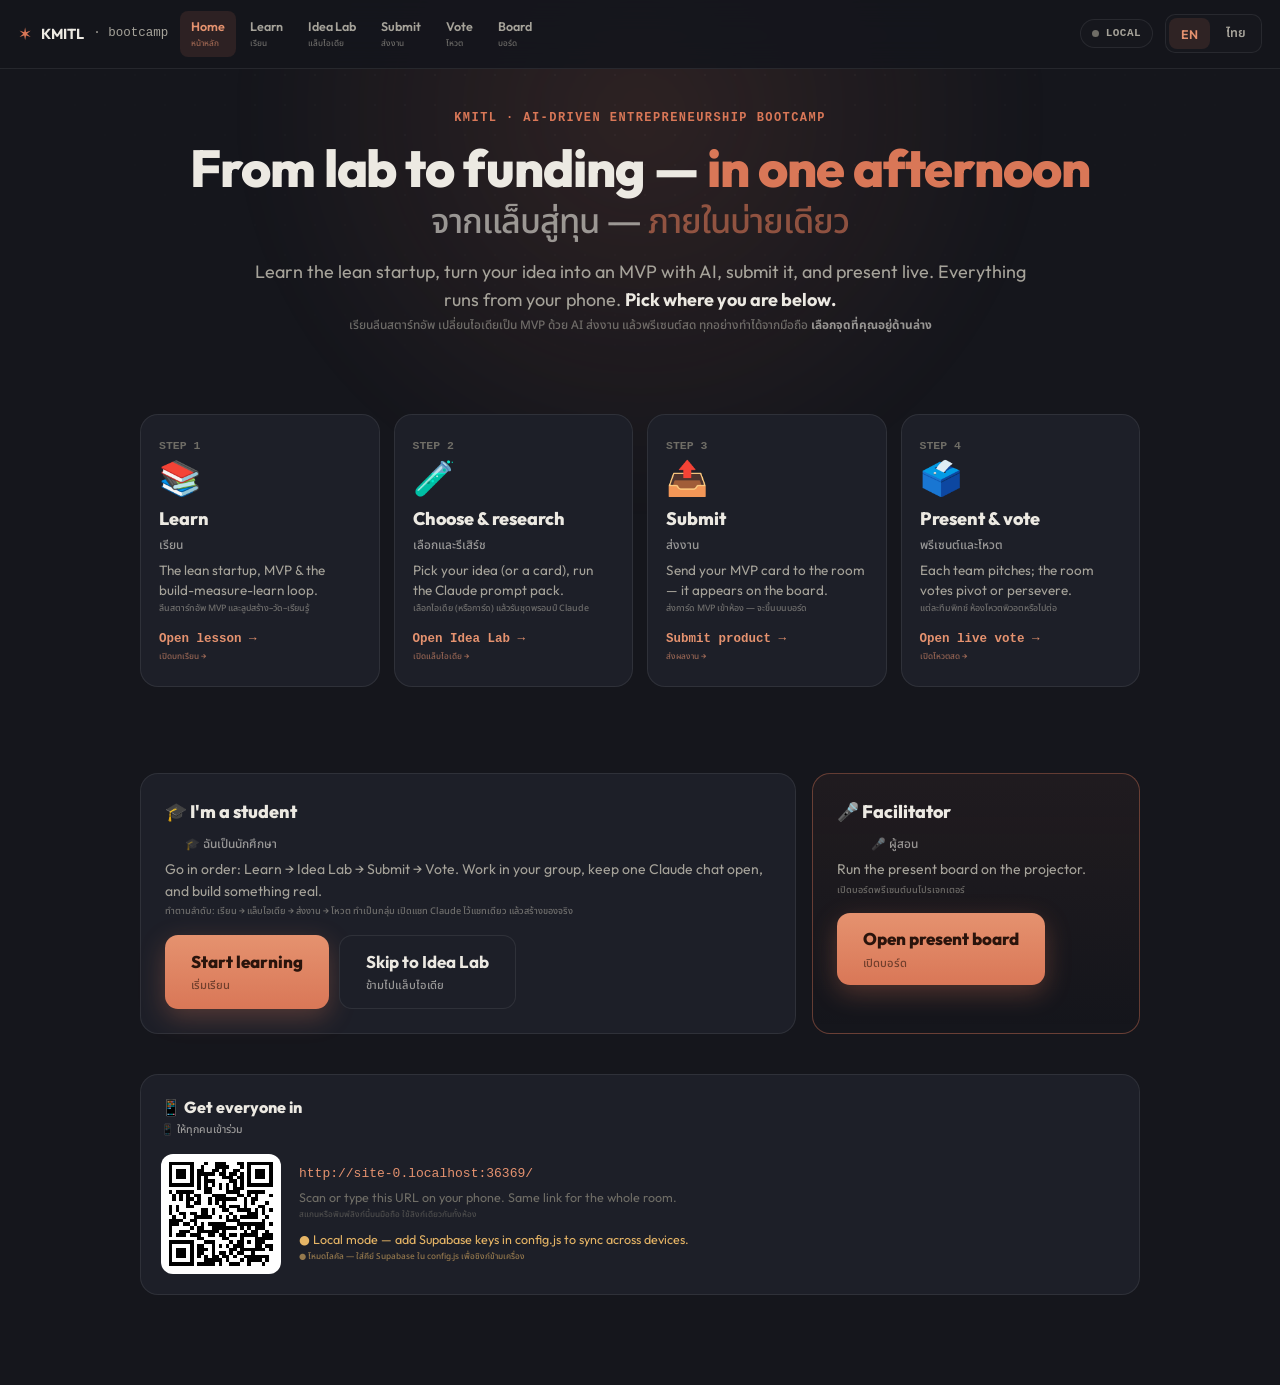
==== index.html @ e9c0a1f2 "KMITL bootcamp: live interactive workshop site Learn → Idea Lab → Submit → Present & Vote, unified o" ====
<!DOCTYPE html>
<html lang="en">
<head>
<meta charset="UTF-8" />
<meta name="viewport" content="width=device-width, initial-scale=1.0, viewport-fit=cover" />
<title>KMITL Bootcamp · AI-Driven Entrepreneurship</title>
<meta name="description" content="From lab to funding — learn the lean startup, build an MVP with AI, submit your product, present live." />
<meta name="theme-color" content="#15161c" />
<link rel="stylesheet" href="style.css" />
<style>
  .hero{padding-top:54px;text-align:center}
  .hero .lede{margin-left:auto;margin-right:auto}
  /* linear flow */
  .flow{margin:40px auto 0;display:grid;grid-template-columns:repeat(4,1fr);gap:14px;max-width:1000px}
  @media(max-width:820px){.flow{grid-template-columns:1fr 1fr}}
  @media(max-width:460px){.flow{grid-template-columns:1fr}}
  .step{position:relative;border:1px solid var(--line);background:var(--panel);border-radius:var(--r);padding:22px 18px;text-align:left;text-decoration:none;display:flex;flex-direction:column;gap:6px;transition:border-color .15s,transform .15s}
  .step:hover{border-color:var(--line2);transform:translateY(-3px)}
  .step .sn{font-family:var(--mono);font-size:11.5px;font-weight:700;color:var(--text3)}
  .step .si{font-size:34px;line-height:1}
  .step .st{font-weight:800;font-size:18px;margin-top:4px}
  .step .sd{font-size:13.5px;color:var(--text2);line-height:1.5}
  .step .go{margin-top:8px;font-size:12.5px;font-weight:700;color:var(--clay2);font-family:var(--mono)}
  .arrowdot{display:none}
  /* roles */
  .roles{margin:46px auto 0;display:grid;grid-template-columns:2fr 1fr;gap:16px;max-width:1000px}
  @media(max-width:760px){.roles{grid-template-columns:1fr}}
  .rolecard{border:1px solid var(--line);background:var(--panel);border-radius:var(--r);padding:24px}
  .rolecard h3{font-size:18px;font-weight:800;display:flex;align-items:center;gap:9px}
  .rolecard.fac{border-color:var(--line2);background:linear-gradient(180deg,rgba(217,119,87,.06),transparent)}
  .rolecard .rl{margin-top:6px;font-size:14px;color:var(--text2)}
  .rolecard .btns{margin-top:16px;display:flex;gap:10px;flex-wrap:wrap}
  /* qr */
  .qrwrap{display:flex;gap:18px;align-items:center;margin-top:16px;flex-wrap:wrap}
  #qr{width:120px;height:120px;background:#fff;border-radius:12px;padding:8px;flex:0 0 auto;display:flex;align-items:center;justify-content:center}
  #qr img,#qr canvas{width:100%;height:100%}
  .qrurl{font-family:var(--mono);font-size:13px;color:var(--clay2);word-break:break-all}
  .qrhint{font-size:12.5px;color:var(--text3);margin-top:4px}
</style>
</head>
<body data-lang="en" data-page="home">
<div class="bg"><div class="bg-glow"></div><div class="bg-dots"></div></div>

<main class="page">
  <section class="hero">
    <div class="kicker pop">KMITL · AI-Driven Entrepreneurship Bootcamp</div>
    <h1 class="big pop bi">
      <span class="en">From lab to funding — <span class="em">in one afternoon</span></span>
      <span class="th">จากแล็บสู่ทุน — <span class="em">ภายในบ่ายเดียว</span></span>
    </h1>
    <p class="lede pop bi">
      <span class="en">Learn the lean startup, turn your idea into an MVP with AI, submit it, and present live. Everything runs from your phone. <b>Pick where you are below.</b></span>
      <span class="th">เรียนลีนสตาร์ทอัพ เปลี่ยนไอเดียเป็น MVP ด้วย AI ส่งงาน แล้วพรีเซนต์สด ทุกอย่างทำได้จากมือถือ <b>เลือกจุดที่คุณอยู่ด้านล่าง</b></span>
    </p>
  </section>

  <section>
    <div class="flow">
      <a class="step pop" href="learn.html">
        <div class="sn">STEP 1</div><div class="si">📚</div>
        <div class="st bi inl"><span class="en">Learn</span><span class="th">เรียน</span></div>
        <div class="sd bi"><span class="en">The lean startup, MVP &amp; the build-measure-learn loop.</span><span class="th">ลีนสตาร์ทอัพ MVP และลูปสร้าง–วัด–เรียนรู้</span></div>
        <div class="go bi inl"><span class="en">Open lesson →</span><span class="th">เปิดบทเรียน →</span></div>
      </a>
      <a class="step pop" href="lab.html">
        <div class="sn">STEP 2</div><div class="si">🧪</div>
        <div class="st bi inl"><span class="en">Choose &amp; research</span><span class="th">เลือกและรีเสิร์ช</span></div>
        <div class="sd bi"><span class="en">Pick your idea (or a card), run the Claude prompt pack.</span><span class="th">เลือกไอเดีย (หรือการ์ด) แล้วรันชุดพรอมป์ Claude</span></div>
        <div class="go bi inl"><span class="en">Open Idea Lab →</span><span class="th">เปิดแล็บไอเดีย →</span></div>
      </a>
      <a class="step pop" href="submit.html">
        <div class="sn">STEP 3</div><div class="si">📤</div>
        <div class="st bi inl"><span class="en">Submit</span><span class="th">ส่งงาน</span></div>
        <div class="sd bi"><span class="en">Send your MVP card to the room — it appears on the board.</span><span class="th">ส่งการ์ด MVP เข้าห้อง — จะขึ้นบนบอร์ด</span></div>
        <div class="go bi inl"><span class="en">Submit product →</span><span class="th">ส่งผลงาน →</span></div>
      </a>
      <a class="step pop" href="vote.html">
        <div class="sn">STEP 4</div><div class="si">🗳️</div>
        <div class="st bi inl"><span class="en">Present &amp; vote</span><span class="th">พรีเซนต์และโหวต</span></div>
        <div class="sd bi"><span class="en">Each team pitches; the room votes pivot or persevere.</span><span class="th">แต่ละทีมพิทช์ ห้องโหวตพิวอตหรือไปต่อ</span></div>
        <div class="go bi inl"><span class="en">Open live vote →</span><span class="th">เปิดโหวตสด →</span></div>
      </a>
    </div>
  </section>

  <section>
    <div class="roles">
      <div class="rolecard pop">
        <h3 class="bi inl"><span class="en">🎓 I'm a student</span><span class="th">🎓 ฉันเป็นนักศึกษา</span></h3>
        <p class="rl bi"><span class="en">Go in order: Learn → Idea Lab → Submit → Vote. Work in your group, keep one Claude chat open, and build something real.</span><span class="th">ทำตามลำดับ: เรียน → แล็บไอเดีย → ส่งงาน → โหวต ทำเป็นกลุ่ม เปิดแชท Claude ไว้แชทเดียว แล้วสร้างของจริง</span></p>
        <div class="btns">
          <a class="btn" href="learn.html"><span class="bi inl"><span class="en">Start learning</span><span class="th">เริ่มเรียน</span></span></a>
          <a class="btn ghost" href="lab.html"><span class="bi inl"><span class="en">Skip to Idea Lab</span><span class="th">ข้ามไปแล็บไอเดีย</span></span></a>
        </div>
      </div>
      <div class="rolecard fac pop">
        <h3 class="bi inl"><span class="en">🎤 Facilitator</span><span class="th">🎤 ผู้สอน</span></h3>
        <p class="rl bi"><span class="en">Run the present board on the projector.</span><span class="th">เปิดบอร์ดพรีเซนต์บนโปรเจกเตอร์</span></p>
        <div class="btns">
          <a class="btn" href="board.html"><span class="bi inl"><span class="en">Open present board</span><span class="th">เปิดบอร์ด</span></span></a>
        </div>
      </div>
    </div>
  </section>

  <section>
    <div class="card pop">
      <h3 style="font-size:16px;font-weight:800" class="bi inl"><span class="en">📱 Get everyone in</span><span class="th">📱 ให้ทุกคนเข้าร่วม</span></h3>
      <div class="qrwrap">
        <div id="qr"></div>
        <div>
          <div class="qrurl" id="qrurl">—</div>
          <div class="qrhint bi"><span class="en">Scan or type this URL on your phone. Same link for the whole room.</span><span class="th">สแกนหรือพิมพ์ลิงก์นี้บนมือถือ ใช้ลิงก์เดียวกันทั้งห้อง</span></div>
          <div id="modeNote" class="qrhint" style="margin-top:8px"></div>
        </div>
      </div>
    </div>
  </section>
</main>

<script src="config.js"></script>
<script src="db.js"></script>
<script src="common.js"></script>
<script src="qrcode.min.js"></script>
<script>
(function(){
  var url = location.href.replace(/index\.html.*$/,"").replace(/[?#].*$/,"");
  document.getElementById('qrurl').textContent = url;
  try{
    if(window.QRCode){ new QRCode(document.getElementById('qr'),{text:url,width:104,height:104,correctLevel:QRCode.CorrectLevel.M}); }
    else { document.getElementById('qr').innerHTML='<span style="color:#15161c;font-size:11px;text-align:center;padding:6px">QR offline — use URL →</span>'; }
  }catch(e){ document.getElementById('qr').innerHTML='<span style="color:#15161c;font-size:11px;padding:6px">use URL →</span>'; }
  var note=document.getElementById('modeNote');
  if((window.DB.mode||'').indexOf('live')===0){ note.innerHTML=KX.bi('● Live mode — submissions &amp; votes sync across phones.','● โหมดสด — งานและโหวตซิงก์ข้ามมือถือ'); note.style.color='var(--green)'; }
  else{ note.innerHTML=KX.bi('● Local mode — add Supabase keys in config.js to sync across devices.','● โหมดโลคัล — ใส่คีย์ Supabase ใน config.js เพื่อซิงก์ข้ามเครื่อง'); note.style.color='var(--amber)'; }
})();
</script>
</body>
</html>
---- style.css ----
/* ──────────────────────────────────────────────────────────────
   Shared design system — same clay/dark DNA as the lesson & lab.
   Used by hub / submit / vote / board. Lesson & lab keep their
   own inline styles; only their top-nav is unified via .xnav.
   ────────────────────────────────────────────────────────────── */
@import url('https://fonts.googleapis.com/css2?family=Outfit:wght@300;400;500;600;700;800&family=Noto+Sans+Thai:wght@400;500;700;800&display=swap');

:root{
  --bg:#15161c;--bg2:#191b22;--panel:#1d1f28;--panel-soft:#21242e;--panel2:#16171d;
  --line:rgba(255,255,255,0.08);--line2:rgba(217,119,87,0.4);
  --clay:#D97757;--clay2:#E5926F;--clay-dim:rgba(217,119,87,0.13);
  --blue:#7BA9F2;--green:#7FCFA0;--green-dim:rgba(127,207,160,.13);
  --amber:#E6B566;--rose:#E58A8A;--rose-dim:rgba(229,138,138,.13);--purple:#B79CF0;
  --text:#ECE9E2;--text2:#A6A39A;--text3:#6f6d66;
  --mono:ui-monospace,'SF Mono',SFMono-Regular,Menlo,Consolas,monospace;
  --sans:'Outfit',-apple-system,system-ui,sans-serif;
  --thai:'Noto Sans Thai','Sukhumvit Set','Thonburi',var(--sans);
  --r:18px;
}
*,*::before,*::after{margin:0;padding:0;box-sizing:border-box}
html{scroll-behavior:smooth}
body{background:var(--bg);color:var(--text);font-family:var(--sans);font-size:16px;line-height:1.55;-webkit-font-smoothing:antialiased;min-height:100dvh}
::selection{background:rgba(217,119,87,0.28)}
.th{font-family:var(--thai)}
a{color:inherit}

/* background glow + dots */
.bg{position:fixed;inset:0;z-index:0;pointer-events:none;overflow:hidden}
.bg-dots{position:absolute;inset:0;background-image:radial-gradient(rgba(255,255,255,0.05) 1px,transparent 1px);background-size:30px 30px;mask-image:radial-gradient(ellipse 80% 60% at 50% 0%,#000 20%,transparent 75%);opacity:.55}
.bg-glow{position:absolute;width:80vw;height:60vw;left:50%;top:-30%;transform:translateX(-50%);background:radial-gradient(circle,rgba(217,119,87,.13),transparent 62%);filter:blur(24px)}

/* bilingual */
.bi{display:flex;flex-direction:column;gap:.14em}
.bi.inl{display:inline-flex}
body[data-lang="en"] .bi .th{font-size:.66em;opacity:.6;font-weight:500}
body[data-lang="th"] .bi{flex-direction:column-reverse}
body[data-lang="th"] .bi .en{font-size:.66em;opacity:.6;font-weight:500}

/* unified top chrome */
header.xtop{position:sticky;top:0;z-index:50;display:flex;align-items:center;gap:12px;padding:11px 18px;border-bottom:1px solid var(--line);background:rgba(21,22,28,.9);backdrop-filter:blur(14px)}
.brand{display:flex;align-items:center;gap:9px;font-weight:700;font-size:14.5px;color:var(--text);text-decoration:none;white-space:nowrap}
.brand .star{color:var(--clay);font-size:17px}
.brand .who{color:var(--text2);font-weight:500;font-size:12.5px;font-family:var(--mono)}
.xnav{display:flex;gap:3px;flex-wrap:wrap}
.xnav a{font-size:12.5px;color:var(--text2);text-decoration:none;padding:6px 11px;border-radius:8px;font-weight:600;white-space:nowrap}
.xnav a:hover{background:var(--panel-soft);color:var(--text)}
.xnav a.on{background:var(--clay-dim);color:var(--clay2)}
@media(max-width:720px){.xnav a{padding:6px 9px;font-size:12px}}
.spacer{flex:1}
.lang-toggle{display:inline-flex;gap:4px;background:var(--panel2);border:1px solid var(--line);border-radius:10px;padding:3px}
.lt{cursor:pointer;border:none;background:transparent;color:var(--text2);font-size:12.5px;font-weight:600;padding:6px 12px;border-radius:8px;font-family:inherit}
.lt.active{background:var(--clay-dim);color:var(--clay2)}
.lt .thai{font-family:var(--thai)}

/* layout */
main.page{position:relative;z-index:5;max-width:1080px;margin:0 auto;padding:0 clamp(16px,4vw,40px) 90px}
main.page section{padding-top:40px}
.kicker{font-size:12px;font-weight:700;color:var(--clay);font-family:var(--mono);letter-spacing:.12em;text-transform:uppercase;margin-bottom:12px}
h1.big{font-size:clamp(30px,5vw,52px);font-weight:800;letter-spacing:-.02em;line-height:1.1}
h1.big .em{color:var(--clay)}
h2.mid{font-size:clamp(23px,3.4vw,36px);font-weight:800;letter-spacing:-.02em;line-height:1.15}
h2.mid .em{color:var(--clay)}
.lede{margin-top:16px;max-width:66ch;color:var(--text2);font-size:clamp(15px,1.7vw,18px)}
.lede b{color:var(--text)}

/* buttons */
.btn{position:relative;display:inline-flex;align-items:center;justify-content:center;gap:9px;cursor:pointer;background:linear-gradient(180deg,var(--clay2),var(--clay));border:none;color:#2a140c;font-size:clamp(15px,1.7vw,17px);font-weight:800;padding:13px 26px;border-radius:13px;transition:transform .14s,box-shadow .2s;font-family:inherit;box-shadow:0 8px 26px rgba(217,119,87,.30);text-decoration:none}
.btn:hover{transform:translateY(-1px);box-shadow:0 12px 34px rgba(217,119,87,.44)}
.btn:active{transform:scale(.97)}
.btn.ghost{background:var(--panel);color:var(--text);border:1px solid var(--line);box-shadow:none;font-weight:700}
.btn.ghost:hover{border-color:var(--line2);box-shadow:none}
.btn.sm{padding:9px 16px;font-size:13.5px;border-radius:10px}
.btn[disabled]{opacity:.5;pointer-events:none}

/* form fields */
.field{margin-bottom:14px}
.field>label{display:block;font-size:13px;font-weight:700;color:var(--text);margin-bottom:6px}
.field>label .hintlbl{font-size:11.5px;color:var(--text3);font-weight:500}
.field>label .th{font-weight:500;color:var(--text2)}
input.in,textarea.in,select.in{width:100%;background:var(--panel2);border:1px solid var(--line);border-radius:12px;color:var(--text);font-family:inherit;font-size:15px;padding:12px 14px;outline:none;transition:border-color .15s}
textarea.in{resize:vertical;min-height:58px;line-height:1.5}
input.in:focus,textarea.in:focus,select.in:focus{border-color:var(--line2)}
input.in::placeholder,textarea.in::placeholder{color:var(--text3)}
select.in{appearance:none;cursor:pointer}
.grid2{display:grid;grid-template-columns:1fr 1fr;gap:14px}
@media(max-width:620px){.grid2{grid-template-columns:1fr}}

/* generic card */
.card{border:1px solid var(--line);background:var(--panel);border-radius:var(--r);padding:20px}
.card.accent{border-color:var(--line2)}

/* status pill (shows live/local backend) */
.modepill{display:inline-flex;align-items:center;gap:7px;font-family:var(--mono);font-size:11px;font-weight:700;letter-spacing:.04em;border-radius:99px;padding:5px 11px;border:1px solid var(--line);color:var(--text2);background:var(--panel2)}
.modepill .dot{width:7px;height:7px;border-radius:50%;background:var(--text3)}
.modepill.live .dot{background:var(--green);box-shadow:0 0 8px var(--green)}
.modepill.live{color:var(--green)}

/* toast */
.toast{position:fixed;left:50%;bottom:26px;transform:translateX(-50%) translateY(20px);z-index:80;background:var(--panel);border:1px solid var(--line2);border-radius:13px;padding:13px 20px;font-weight:700;font-size:14px;opacity:0;transition:.25s;pointer-events:none;box-shadow:0 14px 40px rgba(0,0,0,.4)}
.toast.show{opacity:1;transform:translateX(-50%) translateY(0)}

.pop{opacity:0;transform:translateY(18px);transition:opacity .5s ease,transform .5s ease}
.pop.in{opacity:1;transform:none}
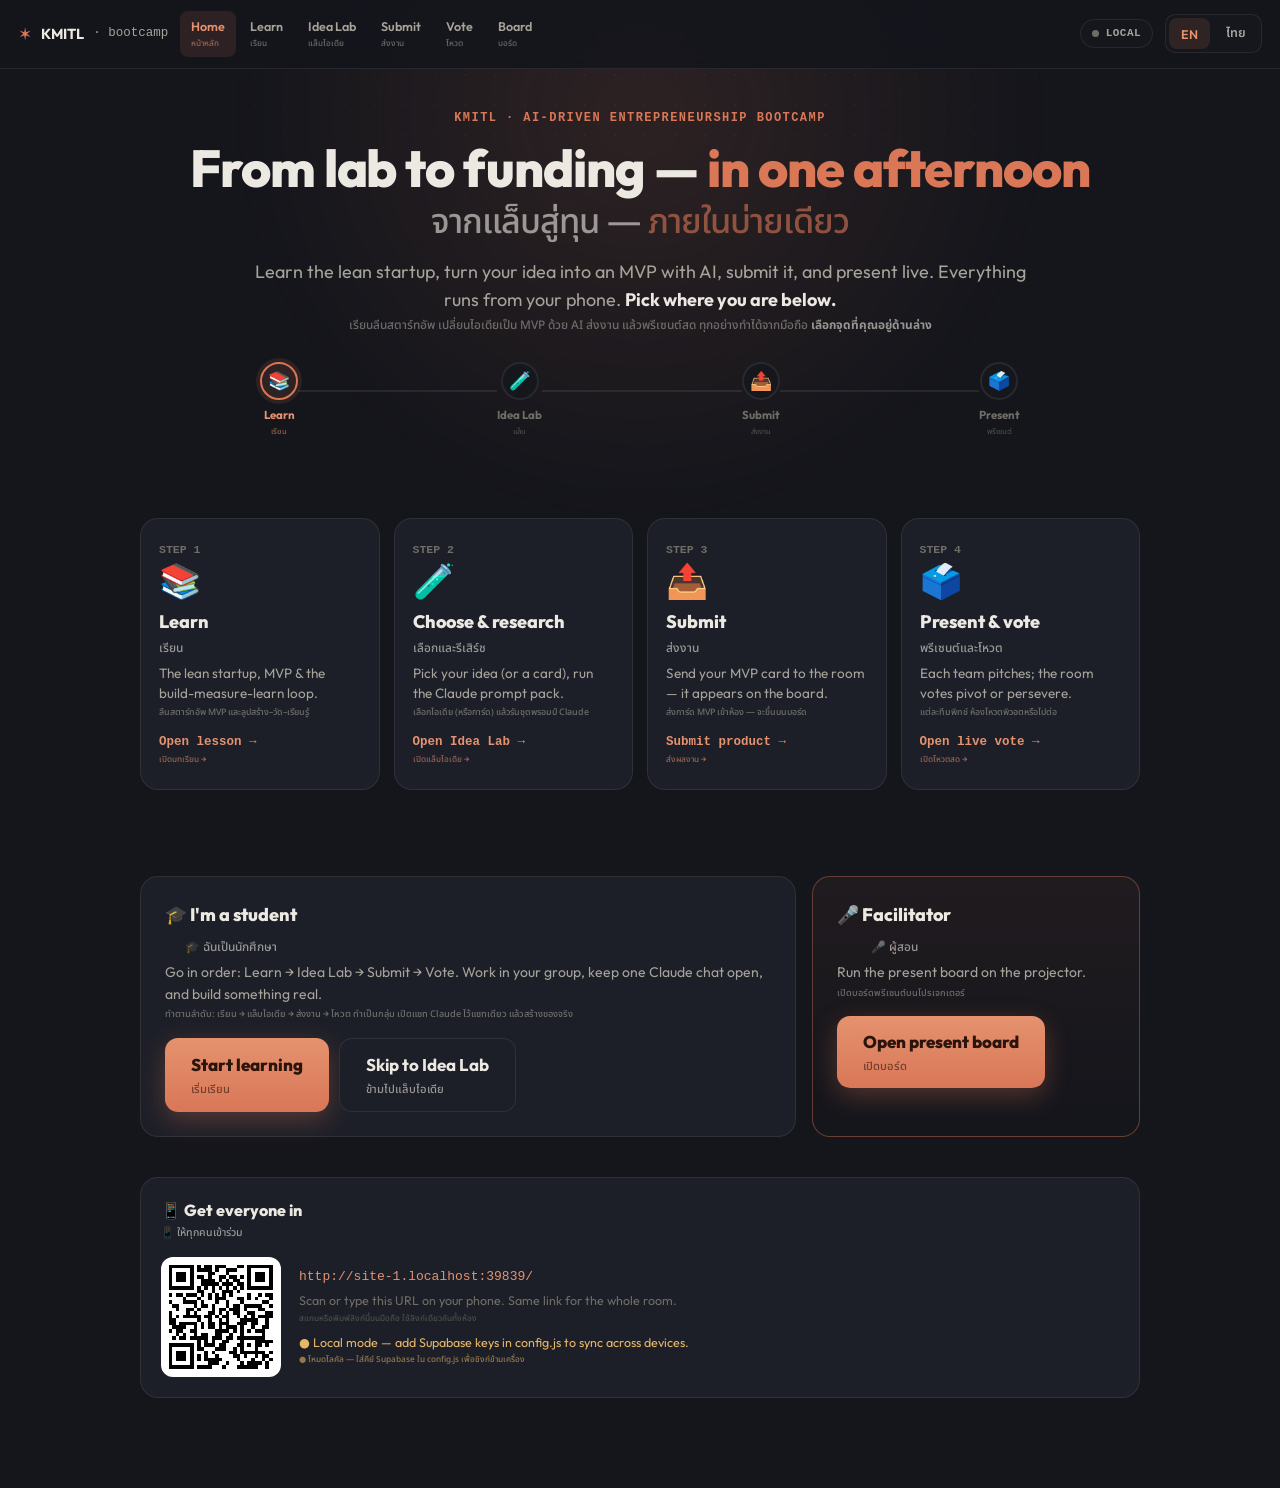
==== commit 8cb0f318: "Add SVG infographic kit + apply across all surfaces New viz.js: reusable inline-SVG components (Buil" ====
--- a/index.html
+++ b/index.html
@@ -52,6 +52,7 @@
       <span class="en">Learn the lean startup, turn your idea into an MVP with AI, submit it, and present live. Everything runs from your phone. <b>Pick where you are below.</b></span>
       <span class="th">เรียนลีนสตาร์ทอัพ เปลี่ยนไอเดียเป็น MVP ด้วย AI ส่งงาน แล้วพรีเซนต์สด ทุกอย่างทำได้จากมือถือ <b>เลือกจุดที่คุณอยู่ด้านล่าง</b></span>
     </p>
+    <div id="hubRibbon" style="margin-top:28px"></div>
   </section>
 
   <section>
@@ -122,6 +123,7 @@
 <script src="db.js"></script>
 <script src="common.js"></script>
 <script src="qrcode.min.js"></script>
+<script src="viz.js"></script>
 <script>
 (function(){
   var url = location.href.replace(/index\.html.*$/,"").replace(/[?#].*$/,"");
@@ -135,5 +137,10 @@
   else{ note.innerHTML=KX.bi('● Local mode — add Supabase keys in config.js to sync across devices.','● โหมดโลคัล — ใส่คีย์ Supabase ใน config.js เพื่อซิงก์ข้ามเครื่อง'); note.style.color='var(--amber)'; }
 })();
 </script>
+<script>
+(function(){
+  try{ if(window.KV){ KV.ribbon(document.getElementById('hubRibbon'),'learn'); } }catch(e){}
+})();
+</script>
 </body>
 </html>
--- a/style.css
+++ b/style.css
@@ -45,7 +45,8 @@
 .xnav a{font-size:12.5px;color:var(--text2);text-decoration:none;padding:6px 11px;border-radius:8px;font-weight:600;white-space:nowrap}
 .xnav a:hover{background:var(--panel-soft);color:var(--text)}
 .xnav a.on{background:var(--clay-dim);color:var(--clay2)}
-@media(max-width:720px){.xnav a{padding:6px 9px;font-size:12px}}
+@media(max-width:820px){.xnav a{padding:6px 9px;font-size:12px}}
+@media(max-width:680px){.xnav{display:none}}
 .spacer{flex:1}
 .lang-toggle{display:inline-flex;gap:4px;background:var(--panel2);border:1px solid var(--line);border-radius:10px;padding:3px}
 .lt{cursor:pointer;border:none;background:transparent;color:var(--text2);font-size:12.5px;font-weight:600;padding:6px 12px;border-radius:8px;font-family:inherit}
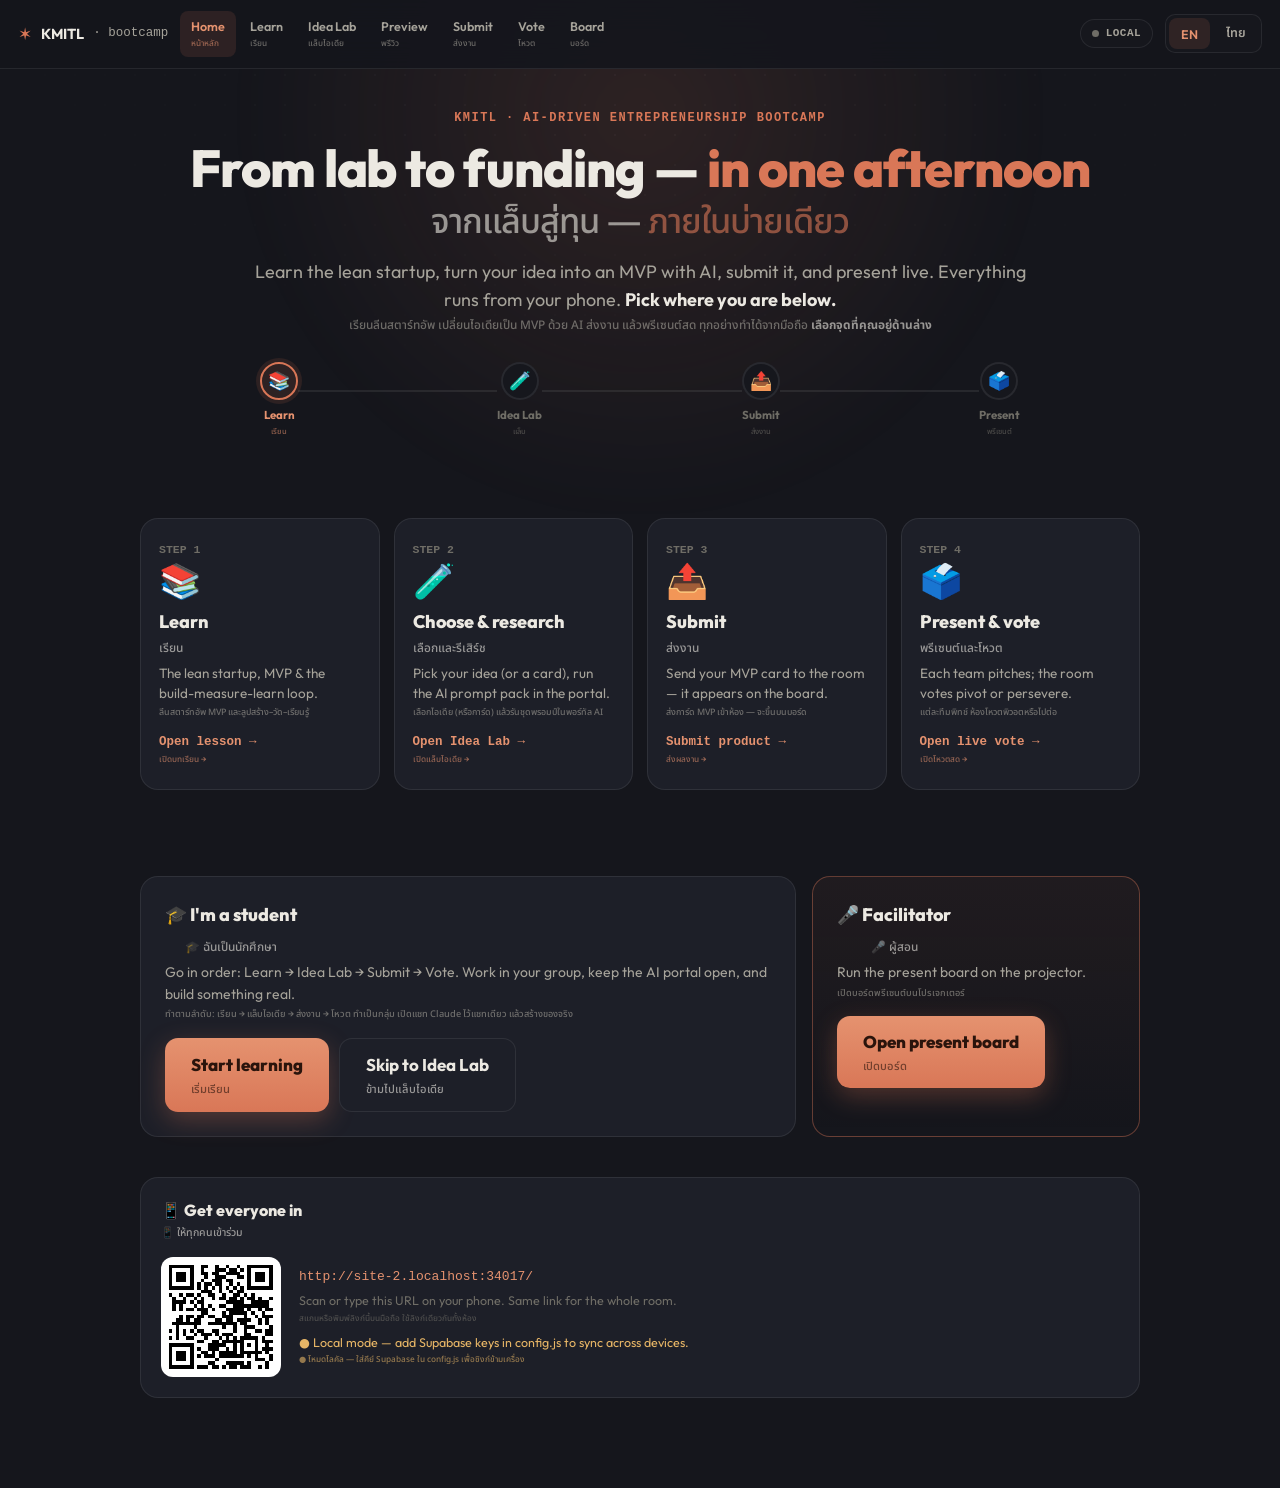
==== commit a80fbfd4: "Adapt to the uni AI portal (no Artifacts) The uni portal is a multi-model LLM chat with web search +" ====
--- a/index.html
+++ b/index.html
@@ -66,7 +66,7 @@
       <a class="step pop" href="lab.html">
         <div class="sn">STEP 2</div><div class="si">🧪</div>
         <div class="st bi inl"><span class="en">Choose &amp; research</span><span class="th">เลือกและรีเสิร์ช</span></div>
-        <div class="sd bi"><span class="en">Pick your idea (or a card), run the Claude prompt pack.</span><span class="th">เลือกไอเดีย (หรือการ์ด) แล้วรันชุดพรอมป์ Claude</span></div>
+        <div class="sd bi"><span class="en">Pick your idea (or a card), run the AI prompt pack in the portal.</span><span class="th">เลือกไอเดีย (หรือการ์ด) แล้วรันชุดพรอมป์ในพอร์ทัล AI</span></div>
         <div class="go bi inl"><span class="en">Open Idea Lab →</span><span class="th">เปิดแล็บไอเดีย →</span></div>
       </a>
       <a class="step pop" href="submit.html">
@@ -88,7 +88,7 @@
     <div class="roles">
       <div class="rolecard pop">
         <h3 class="bi inl"><span class="en">🎓 I'm a student</span><span class="th">🎓 ฉันเป็นนักศึกษา</span></h3>
-        <p class="rl bi"><span class="en">Go in order: Learn → Idea Lab → Submit → Vote. Work in your group, keep one Claude chat open, and build something real.</span><span class="th">ทำตามลำดับ: เรียน → แล็บไอเดีย → ส่งงาน → โหวต ทำเป็นกลุ่ม เปิดแชท Claude ไว้แชทเดียว แล้วสร้างของจริง</span></p>
+        <p class="rl bi"><span class="en">Go in order: Learn → Idea Lab → Submit → Vote. Work in your group, keep the AI portal open, and build something real.</span><span class="th">ทำตามลำดับ: เรียน → แล็บไอเดีย → ส่งงาน → โหวต ทำเป็นกลุ่ม เปิดแชท Claude ไว้แชทเดียว แล้วสร้างของจริง</span></p>
         <div class="btns">
           <a class="btn" href="learn.html"><span class="bi inl"><span class="en">Start learning</span><span class="th">เริ่มเรียน</span></span></a>
           <a class="btn ghost" href="lab.html"><span class="bi inl"><span class="en">Skip to Idea Lab</span><span class="th">ข้ามไปแล็บไอเดีย</span></span></a>
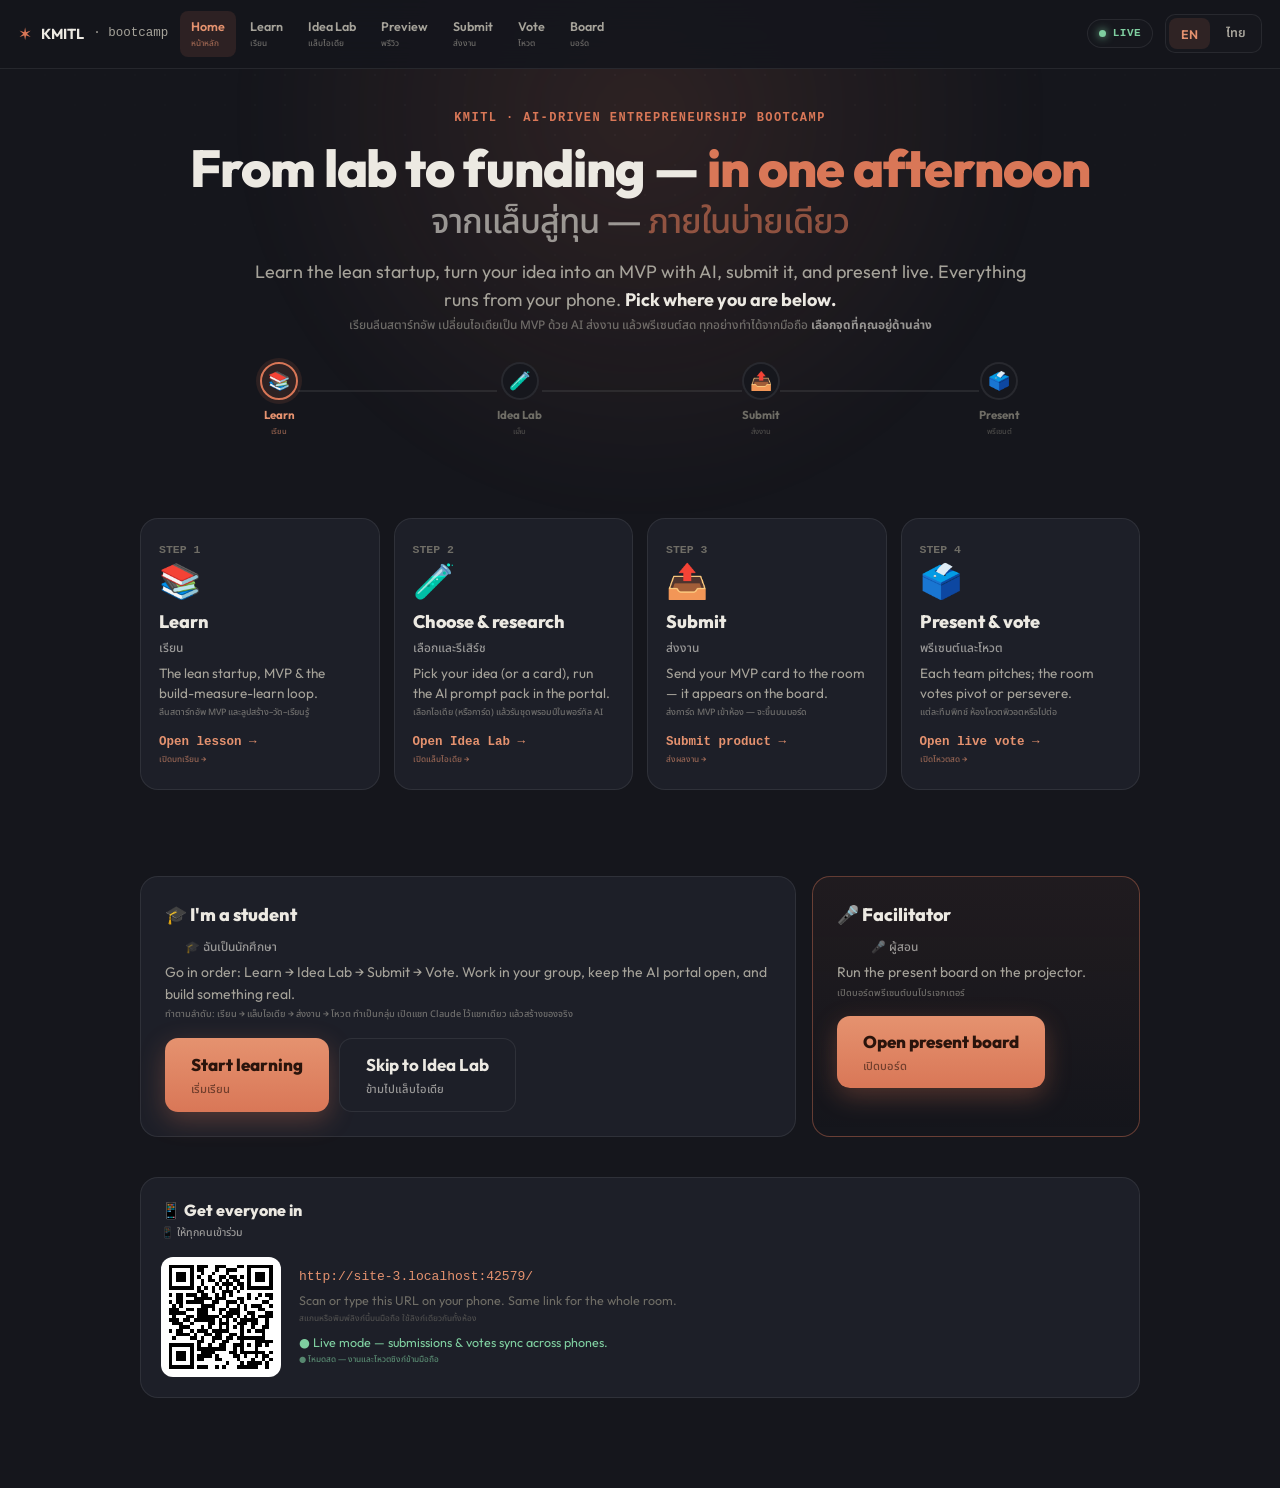
==== commit 2a822290: "Responsive pass (phone/iPad/desktop) + connect Supabase Audit-driven fixes verified at 390/768/1024/" ====
--- a/index.html
+++ b/index.html
@@ -24,7 +24,7 @@
   .arrowdot{display:none}
   /* roles */
   .roles{margin:46px auto 0;display:grid;grid-template-columns:2fr 1fr;gap:16px;max-width:1000px}
-  @media(max-width:760px){.roles{grid-template-columns:1fr}}
+  @media(max-width:900px){.roles{grid-template-columns:1fr}}
   .rolecard{border:1px solid var(--line);background:var(--panel);border-radius:var(--r);padding:24px}
   .rolecard h3{font-size:18px;font-weight:800;display:flex;align-items:center;gap:9px}
   .rolecard.fac{border-color:var(--line2);background:linear-gradient(180deg,rgba(217,119,87,.06),transparent)}
--- a/style.css
+++ b/style.css
@@ -46,7 +46,13 @@
 .xnav a:hover{background:var(--panel-soft);color:var(--text)}
 .xnav a.on{background:var(--clay-dim);color:var(--clay2)}
 @media(max-width:820px){.xnav a{padding:6px 9px;font-size:12px}}
-@media(max-width:680px){.xnav{display:none}}
+/* phone: keep nav reachable as a horizontally-scrollable strip on its own row */
+@media(max-width:680px){
+  header.xtop{flex-wrap:wrap;row-gap:2px}
+  .xnav{order:5;flex-basis:100%;flex-wrap:nowrap;overflow-x:auto;-webkit-overflow-scrolling:touch;scrollbar-width:none;margin-top:2px}
+  .xnav::-webkit-scrollbar{display:none}
+  .xnav a{flex:0 0 auto;padding:9px 12px;font-size:12.5px}
+}
 .spacer{flex:1}
 .lang-toggle{display:inline-flex;gap:4px;background:var(--panel2);border:1px solid var(--line);border-radius:10px;padding:3px}
 .lt{cursor:pointer;border:none;background:transparent;color:var(--text2);font-size:12.5px;font-weight:600;padding:6px 12px;border-radius:8px;font-family:inherit}
@@ -78,7 +84,7 @@
 .field>label{display:block;font-size:13px;font-weight:700;color:var(--text);margin-bottom:6px}
 .field>label .hintlbl{font-size:11.5px;color:var(--text3);font-weight:500}
 .field>label .th{font-weight:500;color:var(--text2)}
-input.in,textarea.in,select.in{width:100%;background:var(--panel2);border:1px solid var(--line);border-radius:12px;color:var(--text);font-family:inherit;font-size:15px;padding:12px 14px;outline:none;transition:border-color .15s}
+input.in,textarea.in,select.in{width:100%;background:var(--panel2);border:1px solid var(--line);border-radius:12px;color:var(--text);font-family:inherit;font-size:16px;padding:12px 14px;outline:none;transition:border-color .15s}
 textarea.in{resize:vertical;min-height:58px;line-height:1.5}
 input.in:focus,textarea.in:focus,select.in:focus{border-color:var(--line2)}
 input.in::placeholder,textarea.in::placeholder{color:var(--text3)}
@@ -102,3 +108,18 @@
 
 .pop{opacity:0;transform:translateY(18px);transition:opacity .5s ease,transform .5s ease}
 .pop.in{opacity:1;transform:none}
+
+/* ---- touch targets + notch safe-areas (shared by hub/preview/submit/vote/board) ---- */
+@media(max-width:680px){
+  .lt{padding:9px 13px}
+  .btn.sm{min-height:44px}
+}
+@supports(padding:max(0px)){
+  header.xtop{padding-left:max(18px,env(safe-area-inset-left));padding-right:max(18px,env(safe-area-inset-right))}
+  main.page{padding-left:max(clamp(16px,4vw,40px),env(safe-area-inset-left));padding-right:max(clamp(16px,4vw,40px),env(safe-area-inset-right))}
+  .toast{bottom:max(26px,calc(env(safe-area-inset-bottom) + 14px))}
+}
+/* gate decorative hover lifts to real hover devices (no sticky-hover on touch) */
+@media(hover:none){
+  .btn:hover,.step:hover,.card:hover{transform:none}
+}
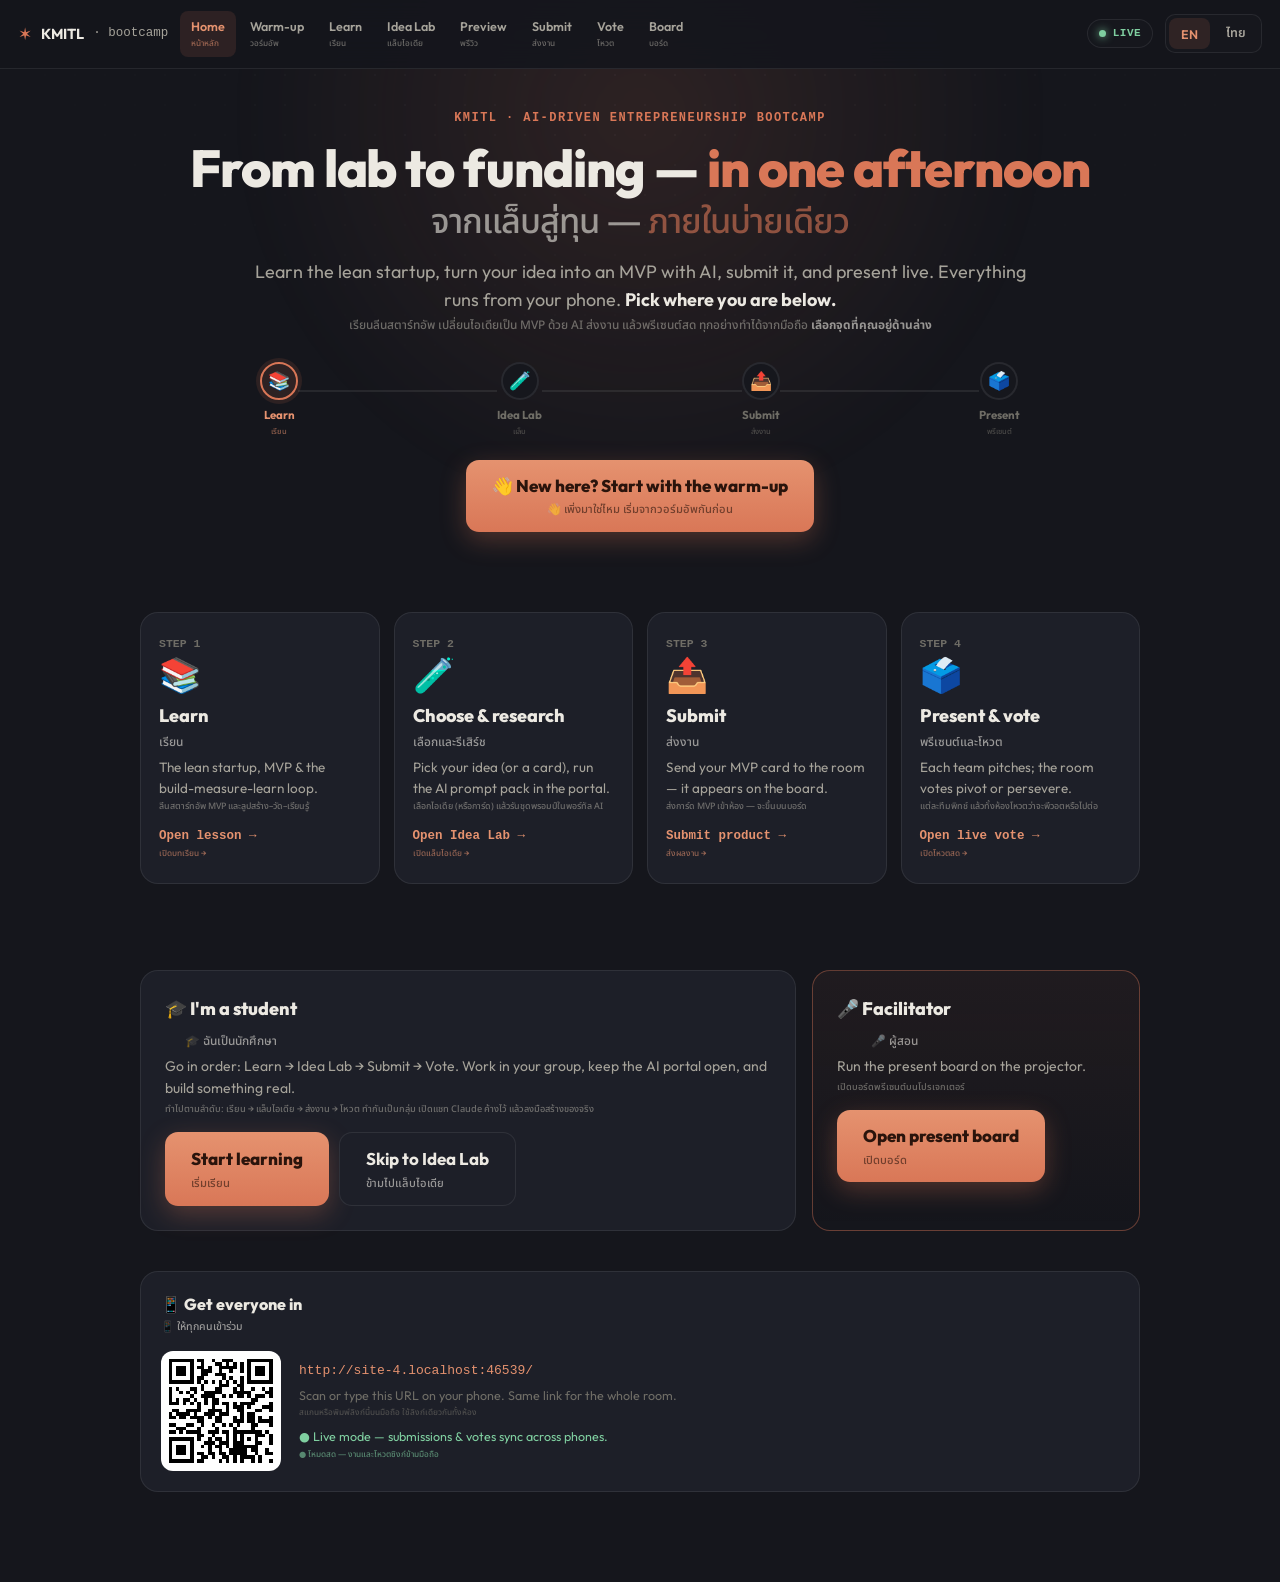
==== commit 4a905f10: "Lab progression + prototype→board sync + ice breaker + Thai sweep + docs Lab: 'Work on this' to choo" ====
--- a/index.html
+++ b/index.html
@@ -53,6 +53,9 @@
       <span class="th">เรียนลีนสตาร์ทอัพ เปลี่ยนไอเดียเป็น MVP ด้วย AI ส่งงาน แล้วพรีเซนต์สด ทุกอย่างทำได้จากมือถือ <b>เลือกจุดที่คุณอยู่ด้านล่าง</b></span>
     </p>
     <div id="hubRibbon" style="margin-top:28px"></div>
+    <div style="margin-top:22px">
+      <a class="btn" href="icebreaker.html"><span class="bi inl"><span class="en">👋 New here? Start with the warm-up</span><span class="th">👋 เพิ่งมาใช่ไหม เริ่มจากวอร์มอัพกันก่อน</span></span></a>
+    </div>
   </section>
 
   <section>
@@ -78,7 +81,7 @@
       <a class="step pop" href="vote.html">
         <div class="sn">STEP 4</div><div class="si">🗳️</div>
         <div class="st bi inl"><span class="en">Present &amp; vote</span><span class="th">พรีเซนต์และโหวต</span></div>
-        <div class="sd bi"><span class="en">Each team pitches; the room votes pivot or persevere.</span><span class="th">แต่ละทีมพิทช์ ห้องโหวตพิวอตหรือไปต่อ</span></div>
+        <div class="sd bi"><span class="en">Each team pitches; the room votes pivot or persevere.</span><span class="th">แต่ละทีมพิทช์ แล้วทั้งห้องโหวตว่าจะพีวอตหรือไปต่อ</span></div>
         <div class="go bi inl"><span class="en">Open live vote →</span><span class="th">เปิดโหวตสด →</span></div>
       </a>
     </div>
@@ -88,7 +91,7 @@
     <div class="roles">
       <div class="rolecard pop">
         <h3 class="bi inl"><span class="en">🎓 I'm a student</span><span class="th">🎓 ฉันเป็นนักศึกษา</span></h3>
-        <p class="rl bi"><span class="en">Go in order: Learn → Idea Lab → Submit → Vote. Work in your group, keep the AI portal open, and build something real.</span><span class="th">ทำตามลำดับ: เรียน → แล็บไอเดีย → ส่งงาน → โหวต ทำเป็นกลุ่ม เปิดแชท Claude ไว้แชทเดียว แล้วสร้างของจริง</span></p>
+        <p class="rl bi"><span class="en">Go in order: Learn → Idea Lab → Submit → Vote. Work in your group, keep the AI portal open, and build something real.</span><span class="th">ทำไปตามลำดับ: เรียน → แล็บไอเดีย → ส่งงาน → โหวต ทำกันเป็นกลุ่ม เปิดแชท Claude ค้างไว้ แล้วลงมือสร้างของจริง</span></p>
         <div class="btns">
           <a class="btn" href="learn.html"><span class="bi inl"><span class="en">Start learning</span><span class="th">เริ่มเรียน</span></span></a>
           <a class="btn ghost" href="lab.html"><span class="bi inl"><span class="en">Skip to Idea Lab</span><span class="th">ข้ามไปแล็บไอเดีย</span></span></a>
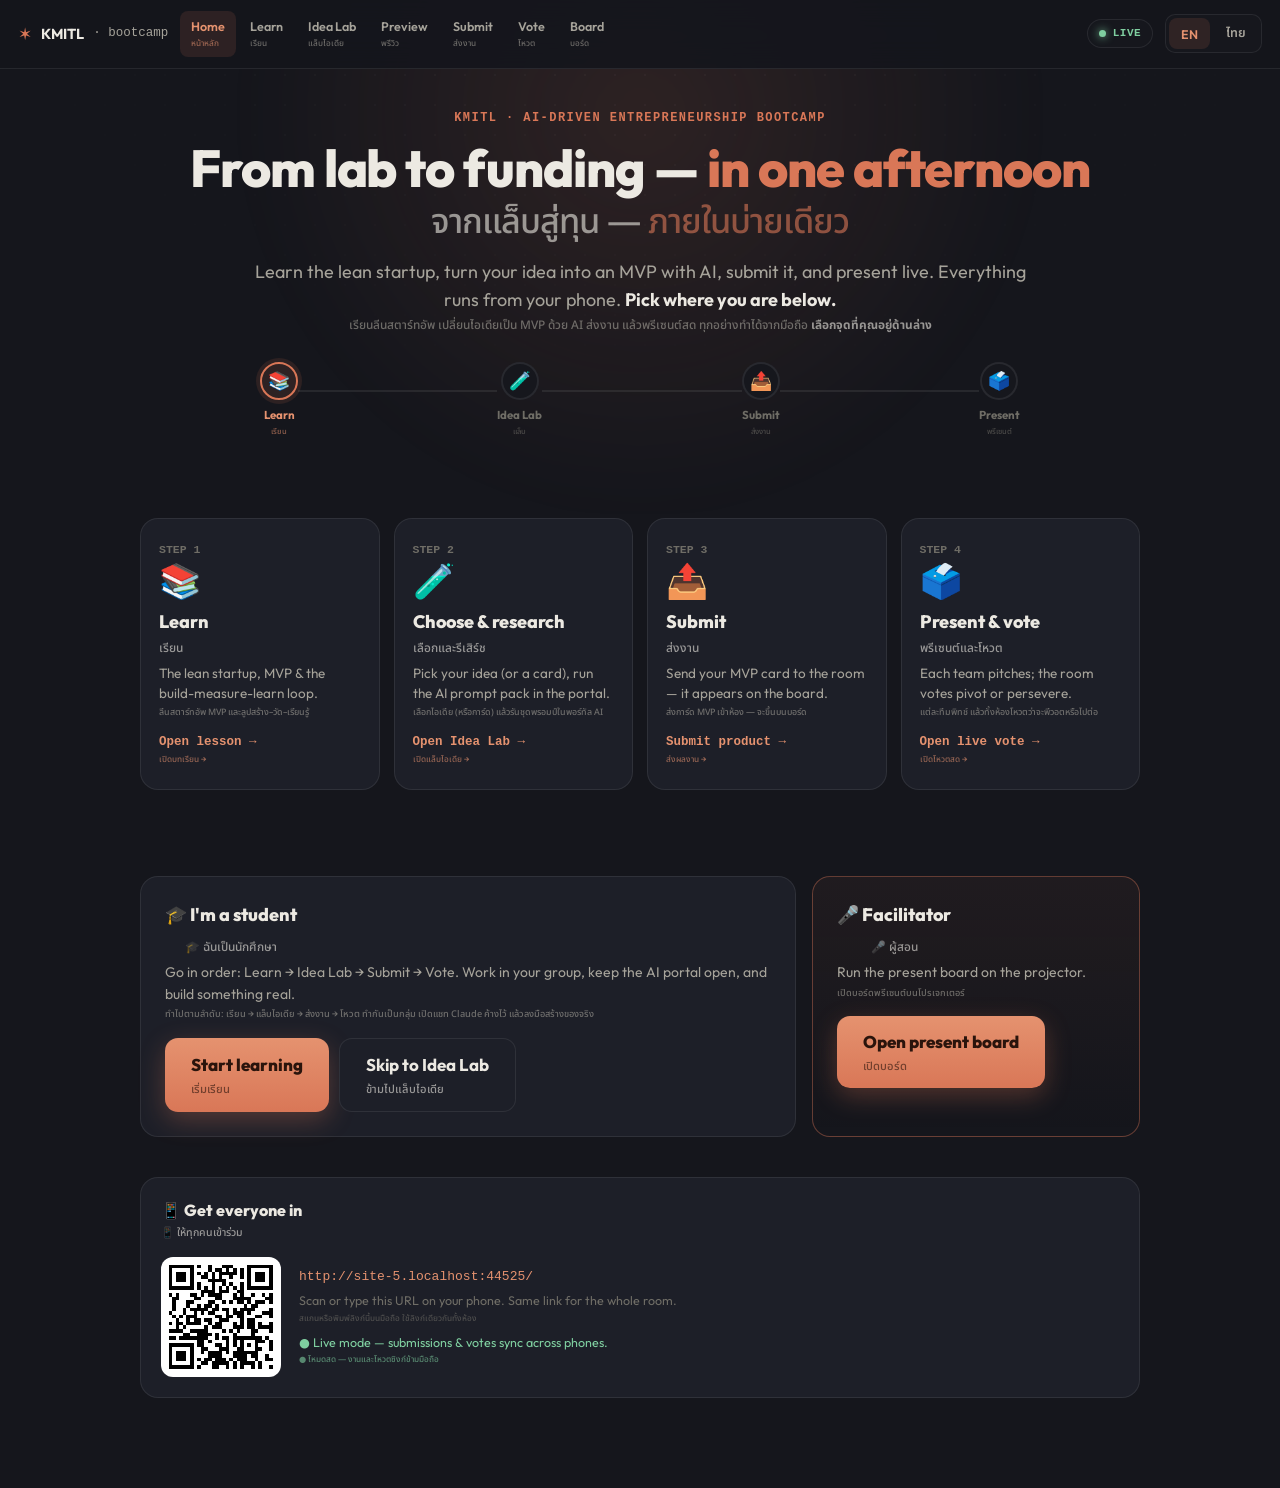
==== commit f21d0633: "Remove ice breaker; add Thai prompt bodies (toggle EN/TH) Deleted icebreaker.html + its nav/hub/run-" ====
--- a/index.html
+++ b/index.html
@@ -53,9 +53,6 @@
       <span class="th">เรียนลีนสตาร์ทอัพ เปลี่ยนไอเดียเป็น MVP ด้วย AI ส่งงาน แล้วพรีเซนต์สด ทุกอย่างทำได้จากมือถือ <b>เลือกจุดที่คุณอยู่ด้านล่าง</b></span>
     </p>
     <div id="hubRibbon" style="margin-top:28px"></div>
-    <div style="margin-top:22px">
-      <a class="btn" href="icebreaker.html"><span class="bi inl"><span class="en">👋 New here? Start with the warm-up</span><span class="th">👋 เพิ่งมาใช่ไหม เริ่มจากวอร์มอัพกันก่อน</span></span></a>
-    </div>
   </section>
 
   <section>
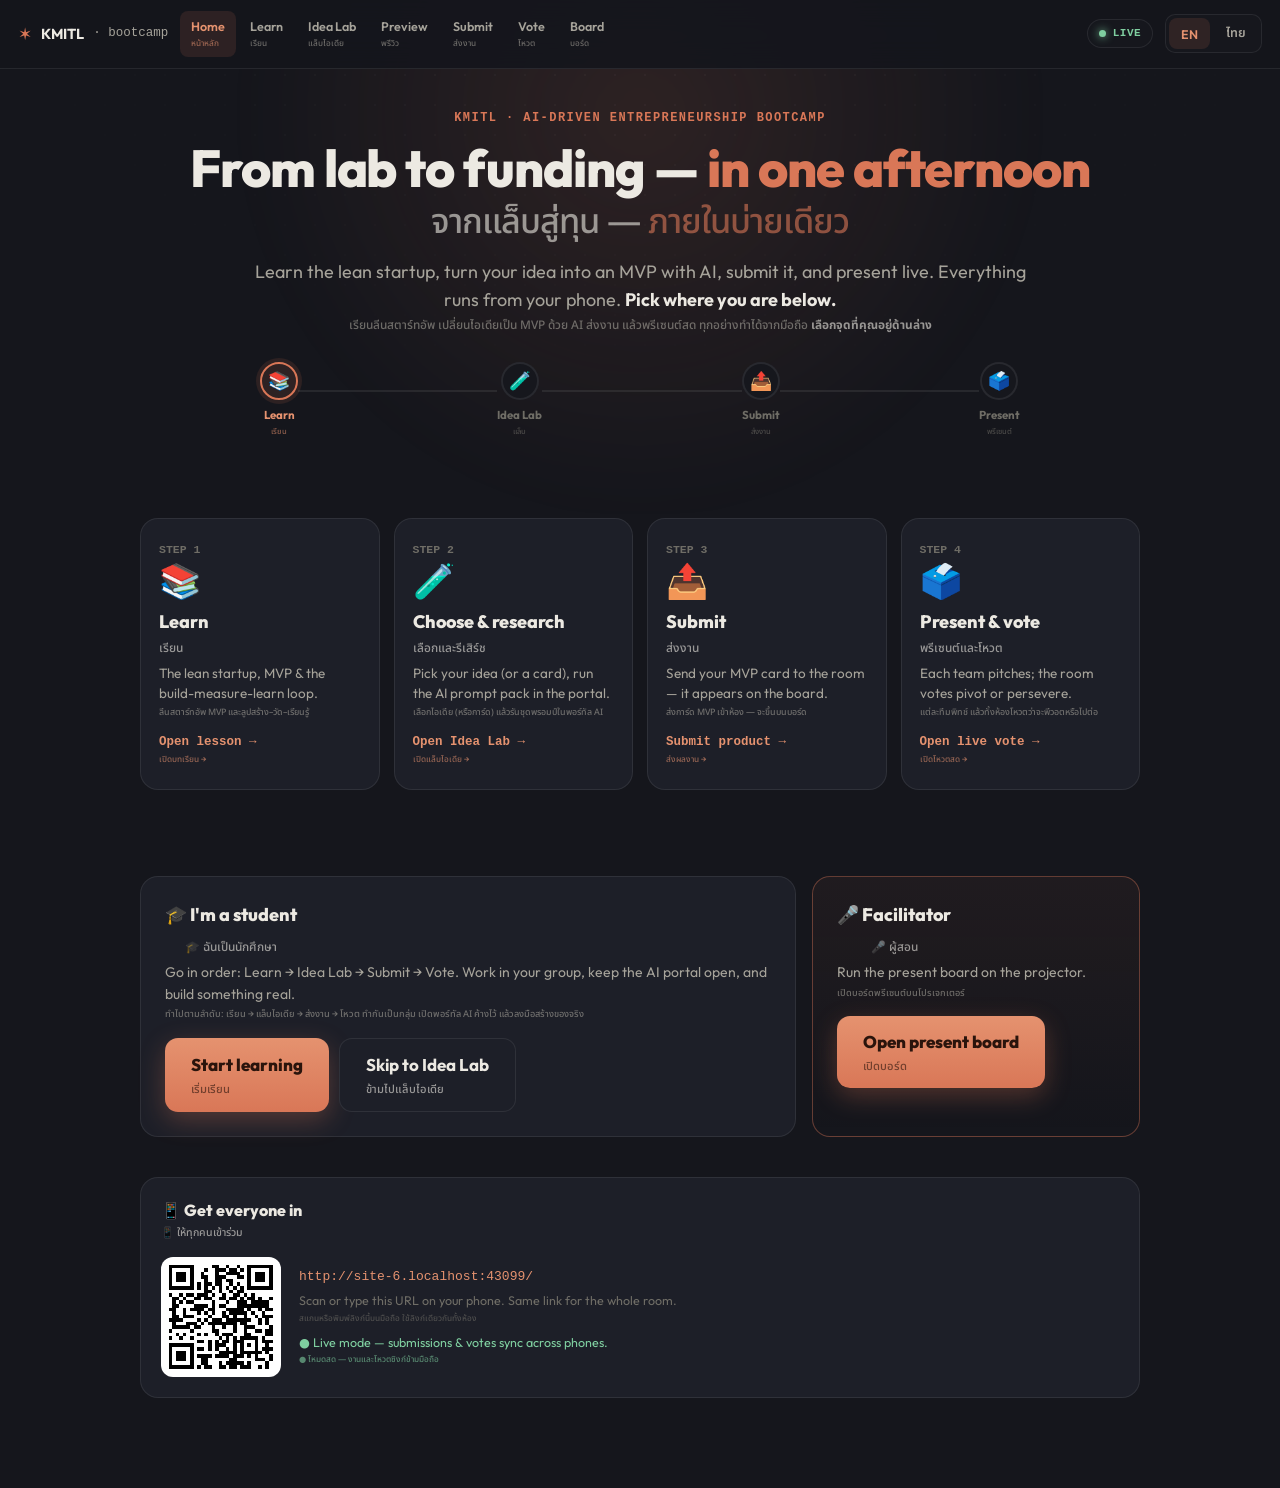
==== commit 0a9c4765: "QA pass fixes: lab styling blocker, entity decode, bilingual gaps From the full QA audit: (BLOCKER) " ====
--- a/index.html
+++ b/index.html
@@ -88,7 +88,7 @@
     <div class="roles">
       <div class="rolecard pop">
         <h3 class="bi inl"><span class="en">🎓 I'm a student</span><span class="th">🎓 ฉันเป็นนักศึกษา</span></h3>
-        <p class="rl bi"><span class="en">Go in order: Learn → Idea Lab → Submit → Vote. Work in your group, keep the AI portal open, and build something real.</span><span class="th">ทำไปตามลำดับ: เรียน → แล็บไอเดีย → ส่งงาน → โหวต ทำกันเป็นกลุ่ม เปิดแชท Claude ค้างไว้ แล้วลงมือสร้างของจริง</span></p>
+        <p class="rl bi"><span class="en">Go in order: Learn → Idea Lab → Submit → Vote. Work in your group, keep the AI portal open, and build something real.</span><span class="th">ทำไปตามลำดับ: เรียน → แล็บไอเดีย → ส่งงาน → โหวต ทำกันเป็นกลุ่ม เปิดพอร์ทัล AI ค้างไว้ แล้วลงมือสร้างของจริง</span></p>
         <div class="btns">
           <a class="btn" href="learn.html"><span class="bi inl"><span class="en">Start learning</span><span class="th">เริ่มเรียน</span></span></a>
           <a class="btn ghost" href="lab.html"><span class="bi inl"><span class="en">Skip to Idea Lab</span><span class="th">ข้ามไปแล็บไอเดีย</span></span></a>
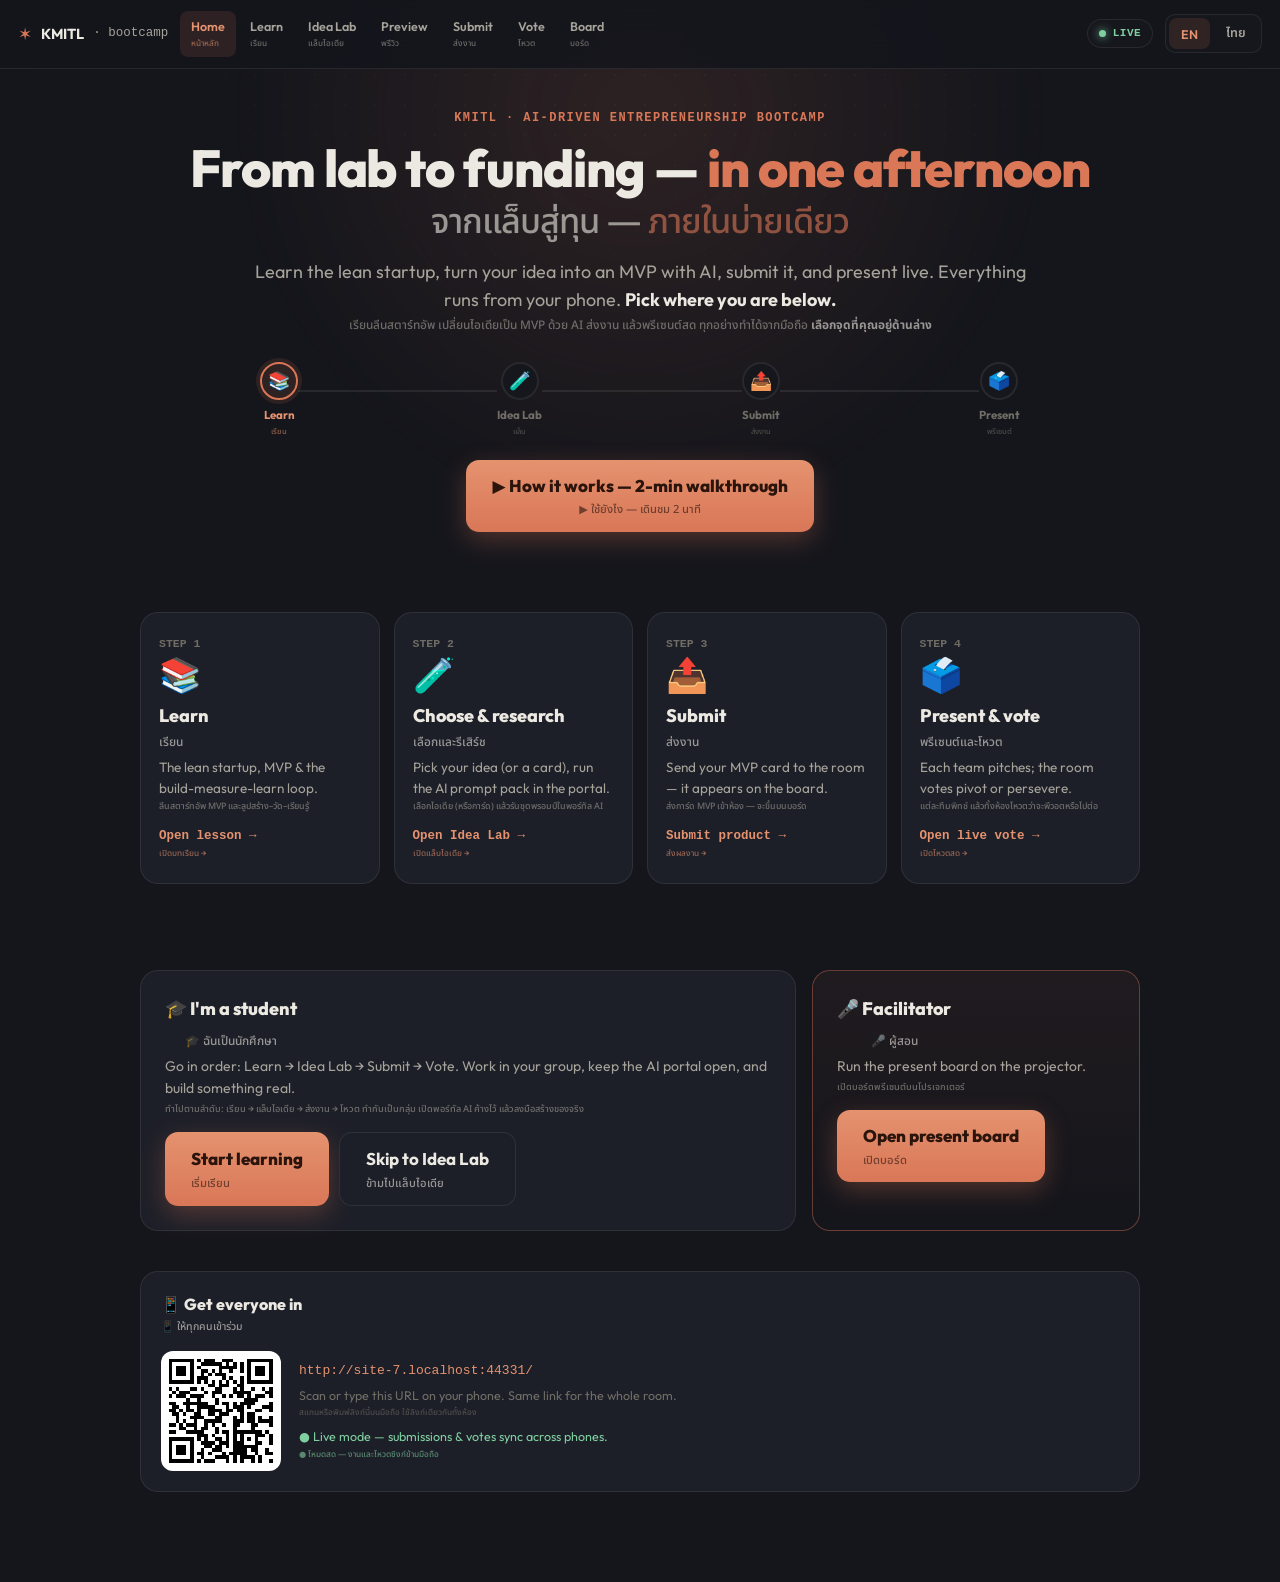
==== commit 80a295c6: "Add how-it-works walkthrough (on-site player + MP4), Pet Connect worked example howto.html: a 12-sce" ====
--- a/index.html
+++ b/index.html
@@ -53,6 +53,9 @@
       <span class="th">เรียนลีนสตาร์ทอัพ เปลี่ยนไอเดียเป็น MVP ด้วย AI ส่งงาน แล้วพรีเซนต์สด ทุกอย่างทำได้จากมือถือ <b>เลือกจุดที่คุณอยู่ด้านล่าง</b></span>
     </p>
     <div id="hubRibbon" style="margin-top:28px"></div>
+    <div style="margin-top:22px">
+      <a class="btn" href="howto.html"><span class="bi inl"><span class="en">▶ How it works — 2-min walkthrough</span><span class="th">▶ ใช้ยังไง — เดินชม 2 นาที</span></span></a>
+    </div>
   </section>
 
   <section>
